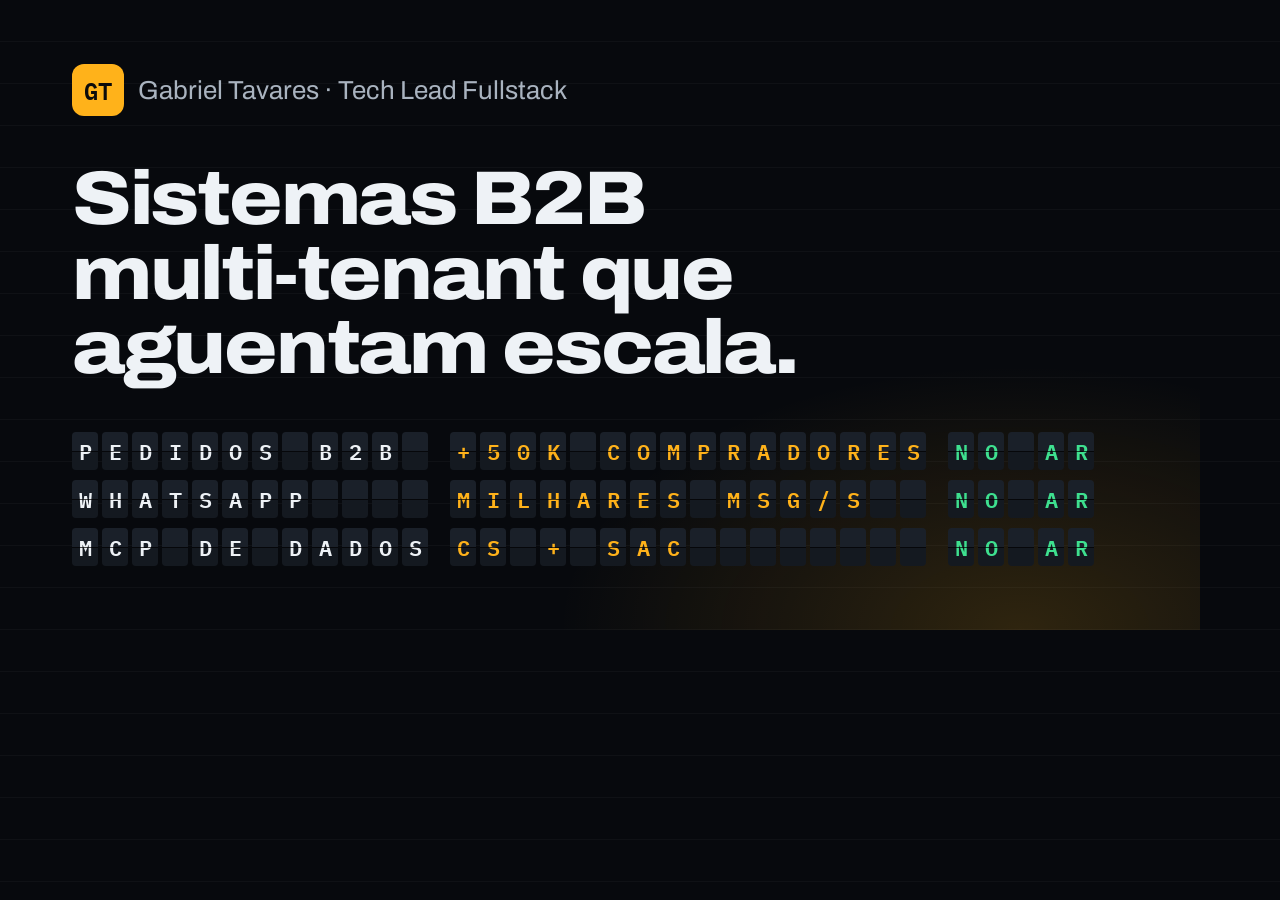
==== ferramentas/og.html @ f2d3ff53 "feat: site pessoal com painel de despacho Página única estática: painel split-flap com os sistemas, " ====
<!doctype html>
<html lang="pt-BR">
<head>
<meta charset="utf-8">
<title>Imagem de compartilhamento</title>
<!-- Fonte da imagem assets/img/og.png (1200x630). Regenerar: python3 ferramentas/gerar-og.py -->
<style>
  @font-face { font-family: "Archivo"; src: url("../assets/fonts/archivo-var-latin.woff2") format("woff2"); font-weight: 100 900; font-stretch: 62% 125%; }
  @font-face { font-family: "IBM Plex Mono"; src: url("../assets/fonts/plexmono-600-latin.woff2") format("woff2"); font-weight: 600; }
  * { box-sizing: border-box; margin: 0; }
  html, body { width: 1200px; height: 630px; overflow: hidden; }
  body {
    background:
      radial-gradient(55% 60% at 85% 100%, rgba(255, 178, 26, 0.16), transparent 70%),
      linear-gradient(transparent 0 97%, rgba(255, 255, 255, 0.03) 97% 100%) 0 0 / 100% 42px,
      #07090d;
    color: #eef2f6; font-family: "Archivo", sans-serif;
    padding: 64px 72px; display: flex; flex-direction: column; justify-content: space-between;
  }
  .quem { display: flex; align-items: center; gap: 14px; font-size: 26px; color: #a9b3bf; }
  .sigla { display: grid; place-items: center; width: 52px; height: 52px; border-radius: 12px; background: #ffb21a; color: #0b0b0b; font: 600 24px/1 "IBM Plex Mono", monospace; }
  h1 { font-size: 76px; font-weight: 820; font-stretch: 112%; letter-spacing: -0.03em; line-height: 0.98; max-width: 15ch; }
  .painel { display: grid; gap: 10px; }
  .linha { display: flex; gap: 22px; align-items: center; }
  .campo { display: flex; gap: 4px; }
  .p { display: grid; place-items: center; width: 26px; height: 38px; border-radius: 4px; background: linear-gradient(180deg, #1a2029 0 50%, #141920 50% 100%); font: 600 22px/1 "IBM Plex Mono", monospace; position: relative; }
  .p::after { content: ""; position: absolute; left: 0; right: 0; top: 50%; height: 1px; background: rgba(0,0,0,.7); }
  .a .p { color: #ffb21a; } .v .p { color: #3ee08f; }
</style>
</head>
<body>
  <p class="quem"><span class="sigla">GT</span>Gabriel Tavares · Tech Lead Fullstack</p>
  <h1>Sistemas B2B multi&#8209;tenant que aguentam escala.</h1>
  <div class="painel" id="painel"></div>
  <script>
    const linhas = [
      ['PEDIDOS B2B', '+50K COMPRADORES', 'NO AR'],
      ['WHATSAPP', 'MILHARES MSG/S', 'NO AR'],
      ['MCP DE DADOS', 'CS + SAC', 'NO AR'],
    ];
    const campo = (texto, largura, classe) => {
      const c = document.createElement('div');
      c.className = 'campo ' + classe;
      for (const ch of texto.padEnd(largura, ' ')) {
        const p = document.createElement('span');
        p.className = 'p';
        p.textContent = ch === ' ' ? ' ' : ch;
        c.appendChild(p);
      }
      return c;
    };
    const painel = document.getElementById('painel');
    for (const [s, e, st] of linhas) {
      const l = document.createElement('div');
      l.className = 'linha';
      l.append(campo(s, 12, ''), campo(e, 16, 'a'), campo(st, 5, 'v'));
      painel.appendChild(l);
    }
  </script>
</body>
</html>
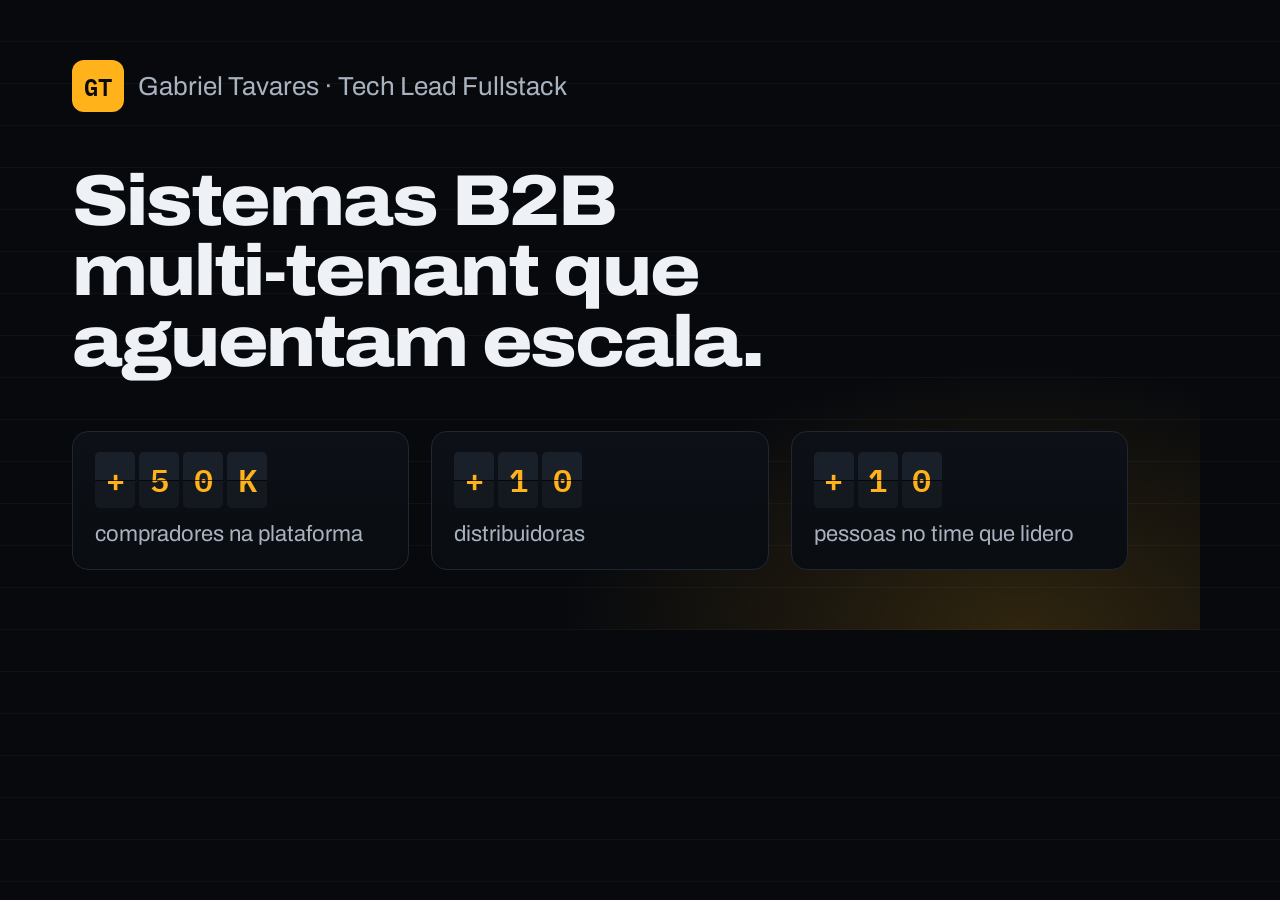
==== commit 3771782c: "feat: números grandes no lugar do painel de operações O painel de embarque não se explicava sozinho." ====
--- a/ferramentas/og.html
+++ b/ferramentas/og.html
@@ -15,46 +15,42 @@
       linear-gradient(transparent 0 97%, rgba(255, 255, 255, 0.03) 97% 100%) 0 0 / 100% 42px,
       #07090d;
     color: #eef2f6; font-family: "Archivo", sans-serif;
-    padding: 64px 72px; display: flex; flex-direction: column; justify-content: space-between;
+    padding: 60px 72px; display: flex; flex-direction: column; justify-content: space-between;
   }
   .quem { display: flex; align-items: center; gap: 14px; font-size: 26px; color: #a9b3bf; }
   .sigla { display: grid; place-items: center; width: 52px; height: 52px; border-radius: 12px; background: #ffb21a; color: #0b0b0b; font: 600 24px/1 "IBM Plex Mono", monospace; }
-  h1 { font-size: 76px; font-weight: 820; font-stretch: 112%; letter-spacing: -0.03em; line-height: 0.98; max-width: 15ch; }
-  .painel { display: grid; gap: 10px; }
-  .linha { display: flex; gap: 22px; align-items: center; }
-  .campo { display: flex; gap: 4px; }
-  .p { display: grid; place-items: center; width: 26px; height: 38px; border-radius: 4px; background: linear-gradient(180deg, #1a2029 0 50%, #141920 50% 100%); font: 600 22px/1 "IBM Plex Mono", monospace; position: relative; }
+  h1 { font-size: 72px; font-weight: 820; font-stretch: 112%; letter-spacing: -0.03em; line-height: 0.98; max-width: 16ch; }
+  .numeros { display: flex; gap: 22px; }
+  .numero { flex: 1; padding: 20px 22px; border-radius: 16px; background: linear-gradient(180deg, #0d1117, #090c11); border: 1px solid #1f2733; }
+  .valor { display: flex; gap: 4px; margin-bottom: 12px; }
+  .p { display: grid; place-items: center; width: 40px; height: 56px; border-radius: 5px; background: linear-gradient(180deg, #1a2029 0 50%, #141920 50% 100%); font: 600 32px/1 "IBM Plex Mono", monospace; color: #ffb21a; position: relative; }
   .p::after { content: ""; position: absolute; left: 0; right: 0; top: 50%; height: 1px; background: rgba(0,0,0,.7); }
-  .a .p { color: #ffb21a; } .v .p { color: #3ee08f; }
+  .rotulo { font-size: 22px; color: #a9b3bf; line-height: 1.3; }
 </style>
 </head>
 <body>
   <p class="quem"><span class="sigla">GT</span>Gabriel Tavares · Tech Lead Fullstack</p>
   <h1>Sistemas B2B multi&#8209;tenant que aguentam escala.</h1>
-  <div class="painel" id="painel"></div>
+  <div class="numeros" id="numeros"></div>
   <script>
-    const linhas = [
-      ['PEDIDOS B2B', '+50K COMPRADORES', 'NO AR'],
-      ['WHATSAPP', 'MILHARES MSG/S', 'NO AR'],
-      ['MCP DE DADOS', 'CS + SAC', 'NO AR'],
-    ];
-    const campo = (texto, largura, classe) => {
-      const c = document.createElement('div');
-      c.className = 'campo ' + classe;
-      for (const ch of texto.padEnd(largura, ' ')) {
+    const itens = [['+50K', 'compradores na plataforma'], ['+10', 'distribuidoras'], ['+10', 'pessoas no time que lidero']];
+    const caixa = document.getElementById('numeros');
+    for (const [valor, rotulo] of itens) {
+      const n = document.createElement('div');
+      n.className = 'numero';
+      const v = document.createElement('div');
+      v.className = 'valor';
+      for (const ch of valor) {
         const p = document.createElement('span');
         p.className = 'p';
-        p.textContent = ch === ' ' ? ' ' : ch;
-        c.appendChild(p);
+        p.textContent = ch;
+        v.appendChild(p);
       }
-      return c;
-    };
-    const painel = document.getElementById('painel');
-    for (const [s, e, st] of linhas) {
-      const l = document.createElement('div');
-      l.className = 'linha';
-      l.append(campo(s, 12, ''), campo(e, 16, 'a'), campo(st, 5, 'v'));
-      painel.appendChild(l);
+      const r = document.createElement('p');
+      r.className = 'rotulo';
+      r.textContent = rotulo;
+      n.append(v, r);
+      caixa.appendChild(n);
     }
   </script>
 </body>
